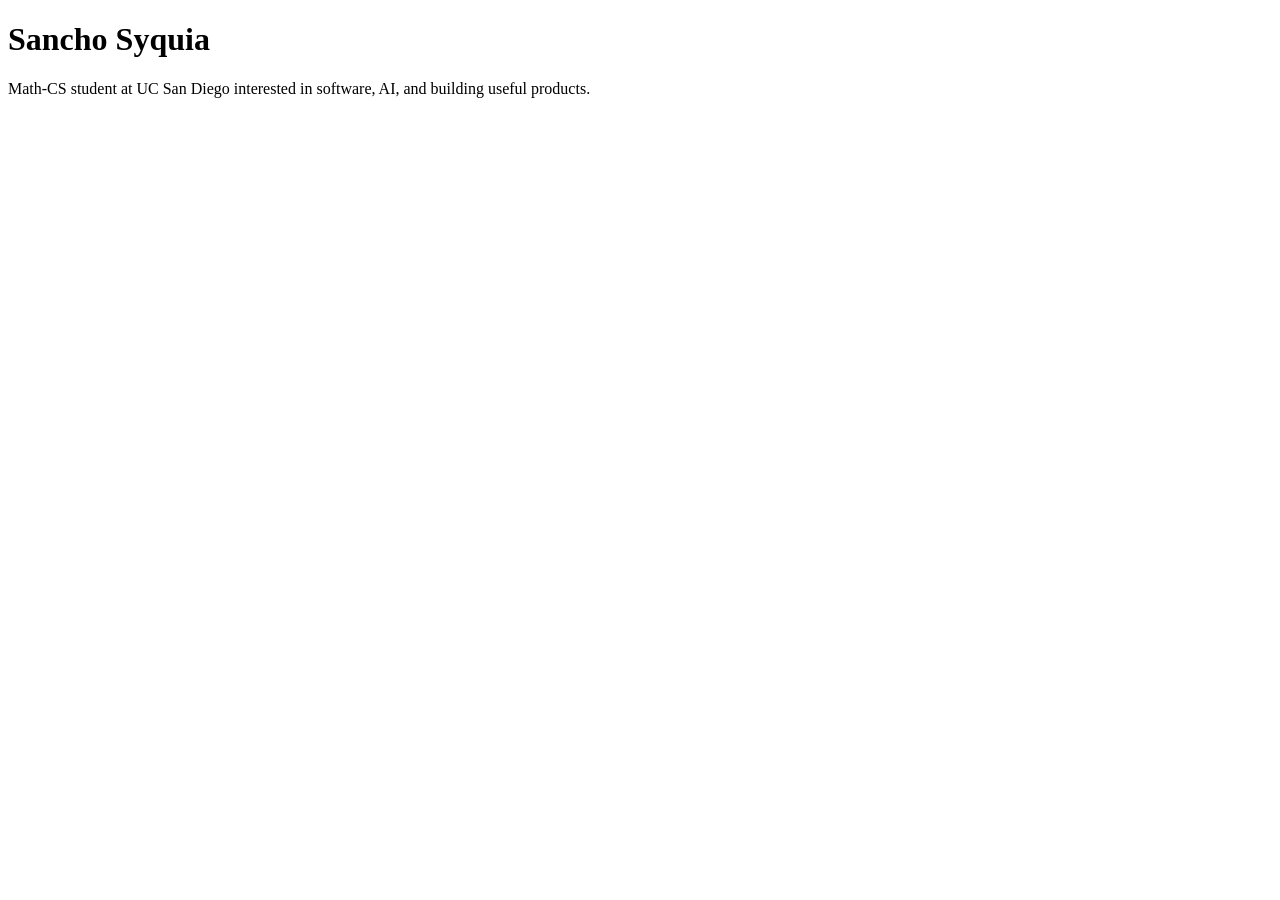
==== index.html @ 52083600 "created home page!" ====
<!DOCTYPE html>
<html lang="en">
<head>
  <meta charset="UTF-8" />
  <title>Sancho Syquia: Personal site and portfolio</title>
</head>
<body>
  <h1>Sancho Syquia</h1>
  <p>Math-CS student at UC San Diego interested in software, AI, and building useful products.</p>
</body>
</html>
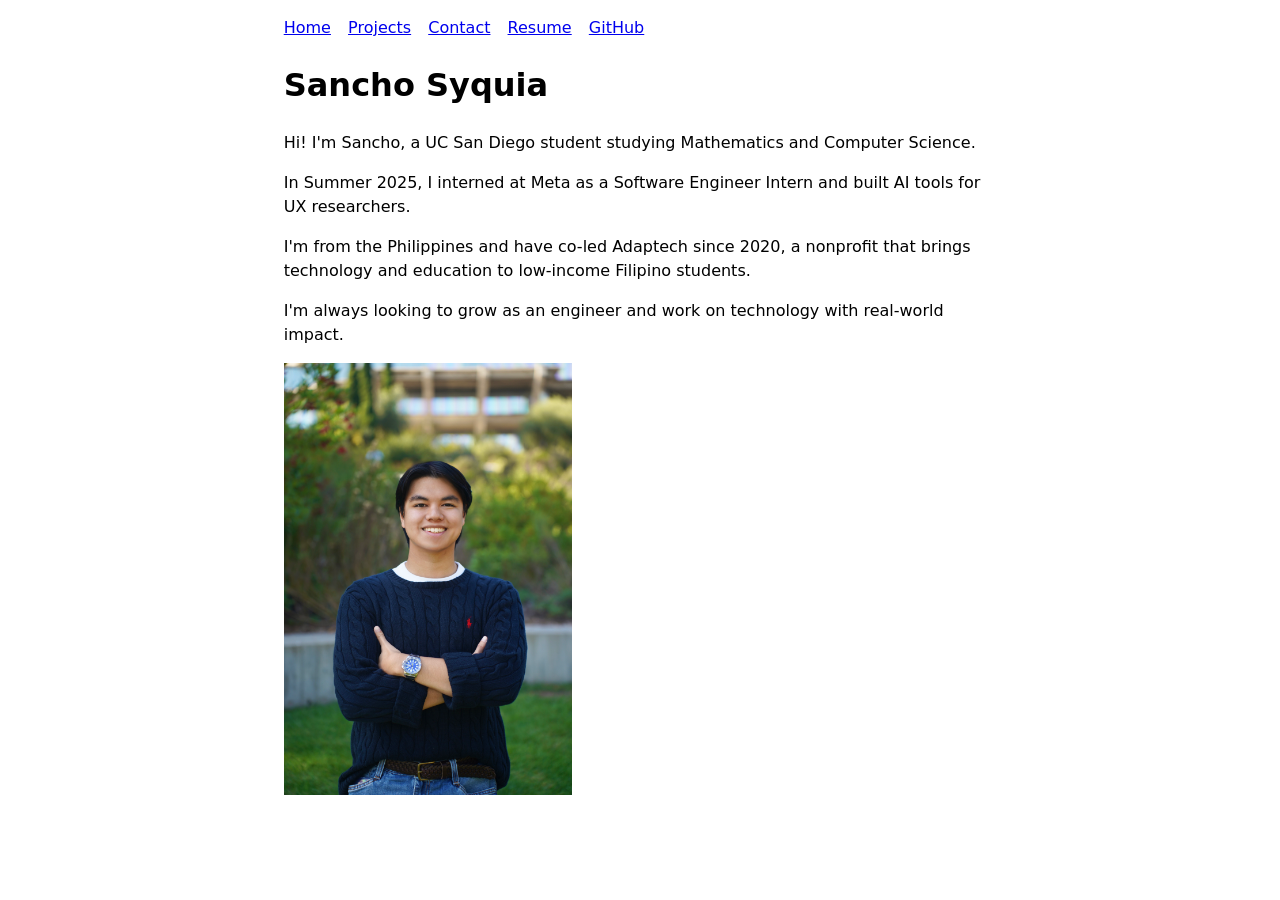
==== commit 8531796c: "added all portfolio pages" ====
--- a/index.html
+++ b/index.html
@@ -2,10 +2,39 @@
 <html lang="en">
 <head>
   <meta charset="UTF-8" />
+  <meta name="viewport" content="width=device-width, initial-scale=1.0" />
   <title>Sancho Syquia: Personal site and portfolio</title>
+  <link rel="stylesheet" href="style.css" />
 </head>
 <body>
-  <h1>Sancho Syquia</h1>
-  <p>Math-CS student at UC San Diego interested in software, AI, and building useful products.</p>
+  <main>
+    <nav>
+      <a href="./index.html">Home</a>
+      <a href="projects/index.html">Projects</a>
+      <a href="contact/index.html">Contact</a>
+      <a href="resume/index.html">Resume</a>
+      <a href="https://github.com/ssyquia" target="_blank" rel="noreferrer">GitHub</a>
+    </nav>
+
+    <h1>Sancho Syquia</h1>
+    <p>
+      Hi! I'm Sancho, a UC San Diego student studying Mathematics and Computer
+      Science.
+    </p>
+    <p>
+      In Summer 2025, I interned at Meta as a Software Engineer Intern and
+      built AI tools for UX researchers.
+    </p>
+    <p>
+      I'm from the Philippines and have co-led Adaptech since 2020, a nonprofit
+      that brings technology and education to low-income Filipino students.
+    </p>
+    <p>
+      I'm always looking to grow as an engineer and work on technology with
+      real-world impact.
+    </p>
+
+    <img src="images/sancho.jpg" alt="Portrait photo of Sancho Syquia" />
+  </main>
 </body>
-</html>+</html>
--- a/style.css
+++ b/style.css
@@ -0,0 +1,40 @@
+body {
+  font: 100%/1.5 system-ui;
+  max-width: 70ch;
+  margin: 0 auto;
+  padding: 1rem;
+}
+
+nav {
+  margin-bottom: 1rem;
+}
+
+nav a {
+  margin-right: 0.75rem;
+}
+
+img {
+  max-width: 18rem;
+  height: auto;
+}
+
+form {
+  max-width: 36rem;
+}
+
+label {
+  display: block;
+  margin-bottom: 0.75rem;
+}
+
+input,
+textarea,
+button {
+  font: inherit;
+}
+
+input,
+textarea {
+  width: 100%;
+  box-sizing: border-box;
+}
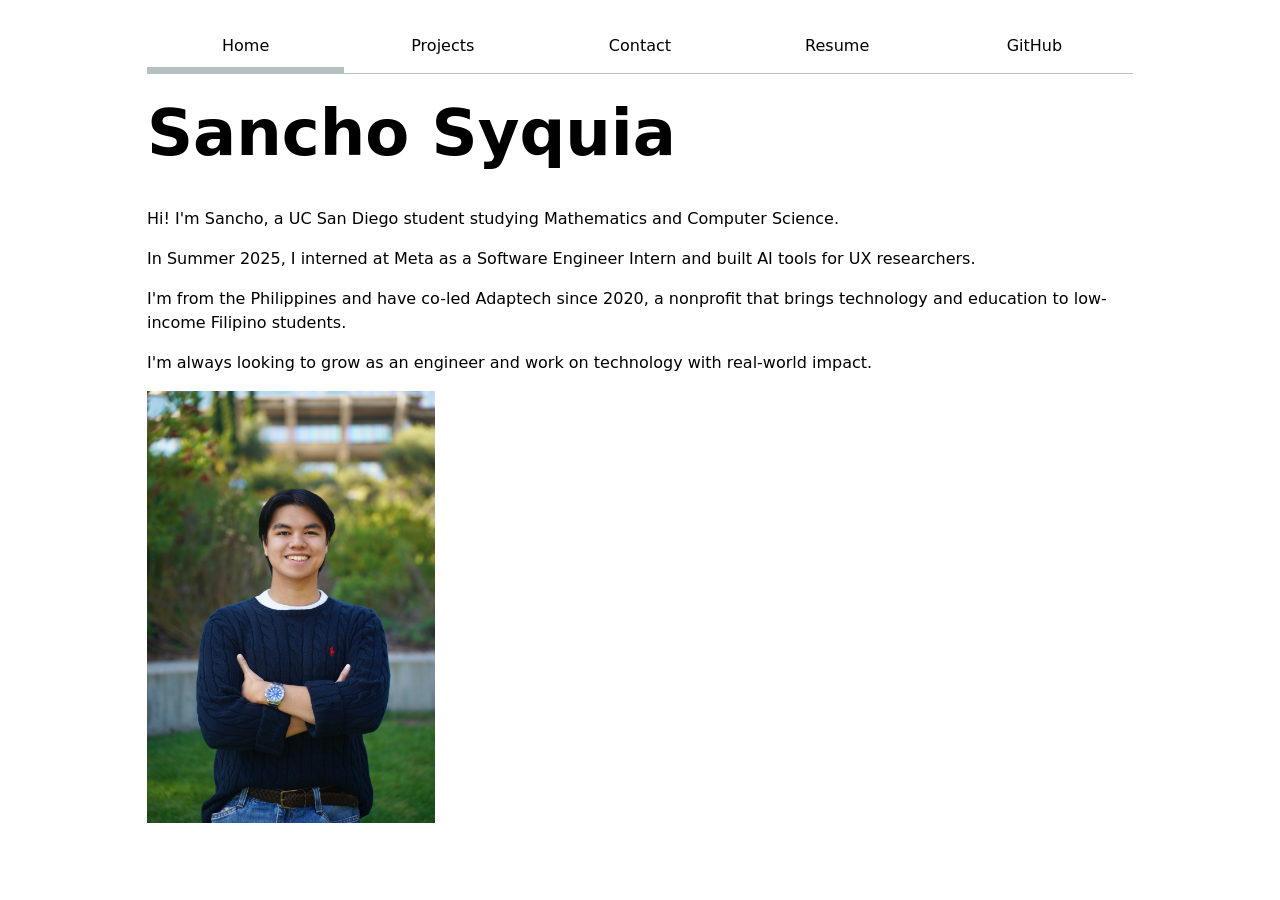
==== commit 59c889b7: "added css styling and grid" ====
--- a/index.html
+++ b/index.html
@@ -9,7 +9,7 @@
 <body>
   <main>
     <nav>
-      <a href="./index.html">Home</a>
+      <a class="current" href="./index.html">Home</a>
       <a href="projects/index.html">Projects</a>
       <a href="contact/index.html">Contact</a>
       <a href="resume/index.html">Resume</a>
--- a/style.css
+++ b/style.css
@@ -1,30 +1,91 @@
+html {
+  --color-accent: oklch(65% 0.2 25);
+  accent-color: var(--color-accent);
+}
+
+*,
+*::before,
+*::after {
+  box-sizing: border-box;
+}
+
 body {
   font: 100%/1.5 system-ui;
-  max-width: 70ch;
-  margin: 0 auto;
+  max-width: 100ch;
+  margin-inline: auto;
   padding: 1rem;
 }
 
+h1,
+h2,
+h3,
+h4,
+h5,
+h6 {
+  line-height: 1.1;
+  text-wrap: balance;
+}
+
+h1 {
+  font-size: clamp(2.25rem, 6vw, 4rem);
+  margin-block: 0 0.6em;
+}
+
 nav {
-  margin-bottom: 1rem;
+  display: flex;
+  flex-wrap: wrap;
+  margin-bottom: 1.5rem;
+  border-bottom: 1px solid oklch(80% 3% 200);
+}
+
+nav ul,
+nav li {
+  display: contents;
 }
 
 nav a {
-  margin-right: 0.75rem;
+  flex: 1 1 8rem;
+  min-width: 0;
+  text-decoration: none;
+  color: inherit;
+  text-align: center;
+  padding: 0.6em;
+  border-bottom: 0.4em solid transparent;
+}
+
+nav a:hover,
+nav a:focus-visible {
+  border-bottom-color: var(--color-accent);
+  background-color: oklch(from var(--color-accent) 95% 5% h);
+}
+
+nav a.current {
+  border-bottom-color: oklch(80% 3% 200);
+  padding-bottom: 0.2em;
 }
 
 img {
+  max-width: 100%;
+  height: auto;
+}
+
+main > img {
   max-width: 18rem;
-  height: auto;
 }
 
 form {
-  max-width: 36rem;
+  display: grid;
+  grid-template-columns: auto 1fr;
+  gap: 1em;
+  max-width: 42rem;
 }
 
 label {
-  display: block;
-  margin-bottom: 0.75rem;
+  display: grid;
+  grid-column: 1 / -1;
+  grid-template-columns: subgrid;
+  align-items: start;
+  gap: 0.75em;
 }
 
 input,
@@ -36,5 +97,118 @@
 input,
 textarea {
   width: 100%;
-  box-sizing: border-box;
-}
+  padding: 0.45em 0.55em;
+  border: 1px solid oklch(80% 3% 200);
+  border-radius: 0.35rem;
+}
+
+label > input,
+label > textarea {
+  grid-column: 2;
+}
+
+form button {
+  grid-column: 2;
+  justify-self: start;
+  padding: 0.5em 1em;
+  border: 1px solid oklch(80% 3% 200);
+  border-radius: 0.35rem;
+  background: white;
+}
+
+@supports not (grid-template-columns: subgrid) {
+  label {
+    grid-template-columns: auto 1fr;
+  }
+}
+
+.projects {
+  display: grid;
+  grid-template-columns: repeat(auto-fill, minmax(15em, 1fr));
+  grid-auto-rows: auto auto 1fr;
+  gap: 1em;
+}
+
+.projects article {
+  display: grid;
+  grid-template-rows: subgrid;
+  grid-row: span 3;
+  gap: 0.6em;
+  padding: 0.75em;
+  border: 1px solid oklch(90% 3% 200);
+  border-radius: 0.5rem;
+  background-color: oklch(99% 0.01 200);
+}
+
+@supports not (grid-template-rows: subgrid) {
+  .projects article {
+    grid-template-rows: auto auto 1fr;
+  }
+}
+
+.projects h2 {
+  margin: 0;
+  font-size: 1.1rem;
+}
+
+.projects img {
+  width: 100%;
+  aspect-ratio: 16 / 9;
+  object-fit: cover;
+  border-radius: 0.35rem;
+  background-color: oklch(95% 2% 200);
+}
+
+.projects p {
+  margin: 0;
+}
+
+.resume-page section {
+  margin-block: 1.75rem;
+}
+
+.resume-page h2 {
+  margin-bottom: 0.5rem;
+  font-size: 1.4rem;
+}
+
+.resume-page article {
+  margin-block: 1rem;
+  padding-left: 0.9rem;
+  border-left: 3px solid oklch(88% 3% 200);
+}
+
+.resume-page article h3 {
+  margin-bottom: 0.2rem;
+}
+
+.resume-page article header p {
+  margin: 0 0 0.5rem;
+  color: oklch(45% 3% 240);
+}
+
+.resume-page ul {
+  margin-top: 0.25rem;
+  padding-left: 1.25rem;
+}
+
+.resume-page li + li {
+  margin-top: 0.25rem;
+}
+
+@media (max-width: 40rem) {
+  form {
+    grid-template-columns: 1fr;
+  }
+
+  label {
+    grid-template-columns: 1fr;
+    gap: 0.4em;
+  }
+
+  label > input,
+  label > textarea,
+  form button {
+    grid-column: 1;
+  }
+}
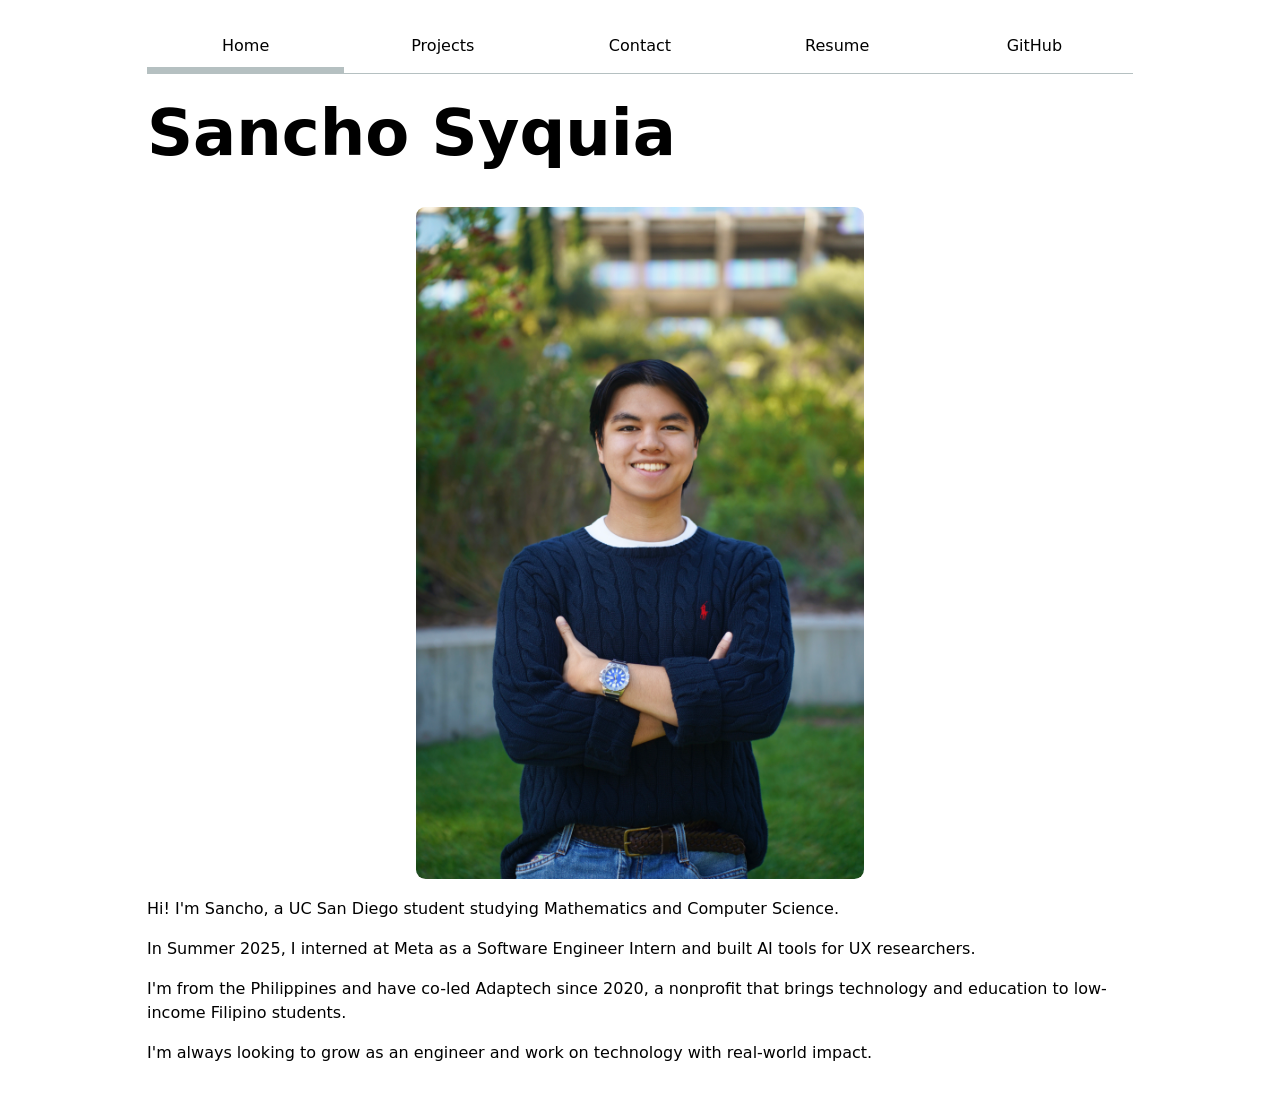
==== commit 8547aaea: "Fixed profile page" ====
--- a/index.html
+++ b/index.html
@@ -17,6 +17,8 @@
     </nav>
 
     <h1>Sancho Syquia</h1>
+    <img class="home-portrait" src="images/sancho.jpg" alt="Portrait photo of Sancho Syquia" />
+
     <p>
       Hi! I'm Sancho, a UC San Diego student studying Mathematics and Computer
       Science.
@@ -33,8 +35,6 @@
       I'm always looking to grow as an engineer and work on technology with
       real-world impact.
     </p>
-
-    <img src="images/sancho.jpg" alt="Portrait photo of Sancho Syquia" />
   </main>
 </body>
 </html>
--- a/style.css
+++ b/style.css
@@ -69,8 +69,11 @@
   height: auto;
 }
 
-main > img {
-  max-width: 18rem;
+.home-portrait {
+  display: block;
+  width: min(100%, 28rem);
+  border-radius: 0.6rem;
+  margin: 0 auto 1.1rem;
 }
 
 form {
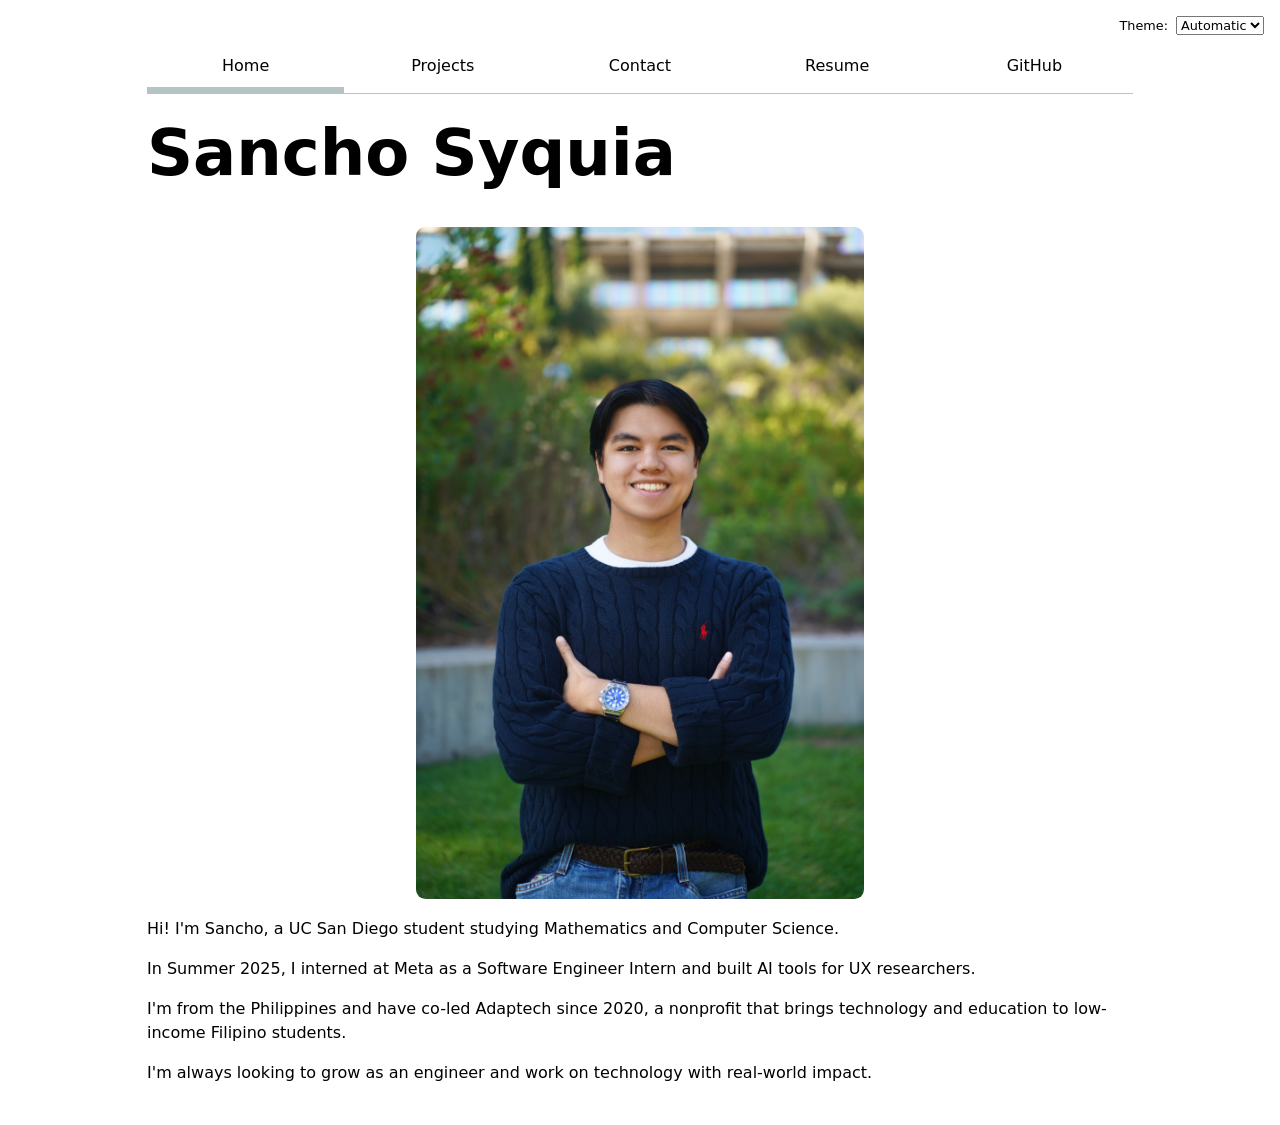
==== commit 04b33599: "added JS features navigation, theme switcher, working contact form" ====
--- a/index.html
+++ b/index.html
@@ -5,17 +5,10 @@
   <meta name="viewport" content="width=device-width, initial-scale=1.0" />
   <title>Sancho Syquia: Personal site and portfolio</title>
   <link rel="stylesheet" href="style.css" />
+  <script src="global.js" type="module"></script>
 </head>
 <body>
   <main>
-    <nav>
-      <a class="current" href="./index.html">Home</a>
-      <a href="projects/index.html">Projects</a>
-      <a href="contact/index.html">Contact</a>
-      <a href="resume/index.html">Resume</a>
-      <a href="https://github.com/ssyquia" target="_blank" rel="noreferrer">GitHub</a>
-    </nav>
-
     <h1>Sancho Syquia</h1>
     <img class="home-portrait" src="images/sancho.jpg" alt="Portrait photo of Sancho Syquia" />
 
--- a/style.css
+++ b/style.css
@@ -1,6 +1,10 @@
 html {
   --color-accent: oklch(65% 0.2 25);
+  --border-color: oklch(50% 10% 200 / 40%);
+  --surface-color: color-mix(in oklch, canvas 90%, var(--color-accent) 10%);
+  --muted-text: color-mix(in oklch, canvastext 68%, canvas 32%);
   accent-color: var(--color-accent);
+  color-scheme: light dark;
 }
 
 *,
@@ -34,8 +38,9 @@
 nav {
   display: flex;
   flex-wrap: wrap;
+  margin-top: 1.25rem;
   margin-bottom: 1.5rem;
-  border-bottom: 1px solid oklch(80% 3% 200);
+  border-bottom: 1px solid var(--border-color);
 }
 
 nav ul,
@@ -56,11 +61,11 @@
 nav a:hover,
 nav a:focus-visible {
   border-bottom-color: var(--color-accent);
-  background-color: oklch(from var(--color-accent) 95% 5% h);
+  background-color: color-mix(in oklch, var(--color-accent), canvas 85%);
 }
 
 nav a.current {
-  border-bottom-color: oklch(80% 3% 200);
+  border-bottom-color: var(--border-color);
   padding-bottom: 0.2em;
 }
 
@@ -76,6 +81,17 @@
   margin: 0 auto 1.1rem;
 }
 
+.color-scheme {
+  position: absolute;
+  top: 1rem;
+  right: 1rem;
+  display: flex;
+  align-items: center;
+  gap: 0.5rem;
+  font-size: 80%;
+  font-family: inherit;
+}
+
 form {
   display: grid;
   grid-template-columns: auto 1fr;
@@ -83,7 +99,7 @@
   max-width: 42rem;
 }
 
-label {
+form label {
   display: grid;
   grid-column: 1 / -1;
   grid-template-columns: subgrid;
@@ -93,7 +109,8 @@
 
 input,
 textarea,
-button {
+button,
+select {
   font: inherit;
 }
 
@@ -101,12 +118,12 @@
 textarea {
   width: 100%;
   padding: 0.45em 0.55em;
-  border: 1px solid oklch(80% 3% 200);
+  border: 1px solid var(--border-color);
   border-radius: 0.35rem;
 }
 
-label > input,
-label > textarea {
+form label > input,
+form label > textarea {
   grid-column: 2;
 }
 
@@ -114,13 +131,13 @@
   grid-column: 2;
   justify-self: start;
   padding: 0.5em 1em;
-  border: 1px solid oklch(80% 3% 200);
+  border: 1px solid var(--border-color);
   border-radius: 0.35rem;
-  background: white;
+  background: canvas;
 }
 
 @supports not (grid-template-columns: subgrid) {
-  label {
+  form label {
     grid-template-columns: auto 1fr;
   }
 }
@@ -138,9 +155,9 @@
   grid-row: span 3;
   gap: 0.6em;
   padding: 0.75em;
-  border: 1px solid oklch(90% 3% 200);
+  border: 1px solid var(--border-color);
   border-radius: 0.5rem;
-  background-color: oklch(99% 0.01 200);
+  background-color: var(--surface-color);
 }
 
 @supports not (grid-template-rows: subgrid) {
@@ -164,6 +181,7 @@
 
 .projects p {
   margin: 0;
+  color: var(--muted-text);
 }
 
 .resume-page section {
@@ -187,7 +205,7 @@
 
 .resume-page article header p {
   margin: 0 0 0.5rem;
-  color: oklch(45% 3% 240);
+  color: var(--muted-text);
 }
 
 .resume-page ul {
@@ -204,13 +222,13 @@
     grid-template-columns: 1fr;
   }
 
-  label {
+  form label {
     grid-template-columns: 1fr;
     gap: 0.4em;
   }
 
-  label > input,
-  label > textarea,
+  form label > input,
+  form label > textarea,
   form button {
     grid-column: 1;
   }
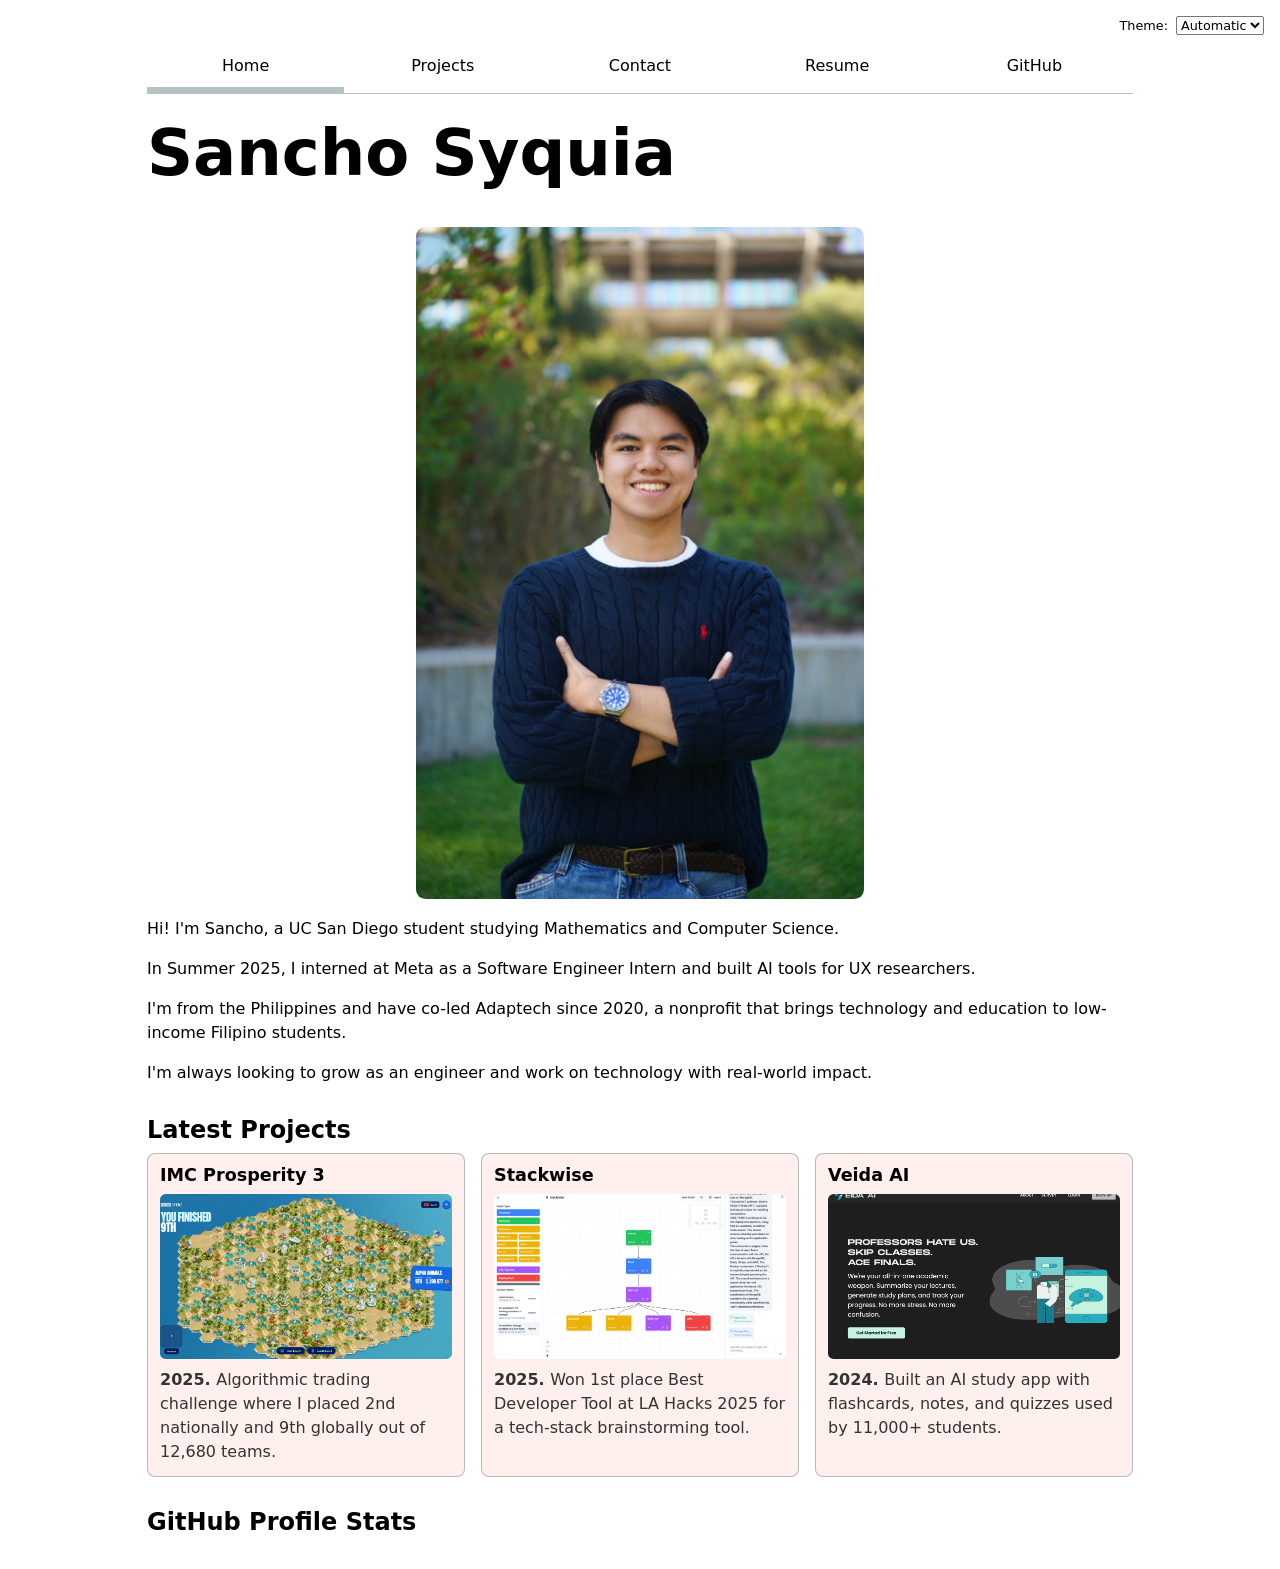
==== commit 0d32c58f: "Added dynamic projects and github statistics" ====
--- a/index.html
+++ b/index.html
@@ -6,6 +6,7 @@
   <title>Sancho Syquia: Personal site and portfolio</title>
   <link rel="stylesheet" href="style.css" />
   <script src="global.js" type="module"></script>
+  <script src="index.js" type="module" defer></script>
 </head>
 <body>
   <main>
@@ -28,6 +29,16 @@
       I'm always looking to grow as an engineer and work on technology with
       real-world impact.
     </p>
+
+    <section class="home-section">
+      <h2>Latest Projects</h2>
+      <div class="projects"></div>
+    </section>
+
+    <section class="home-section">
+      <h2>GitHub Profile Stats</h2>
+      <div id="profile-stats"></div>
+    </section>
   </main>
 </body>
 </html>
--- a/style.css
+++ b/style.css
@@ -35,6 +35,12 @@
   margin-block: 0 0.6em;
 }
 
+.projects-count {
+  font-size: 0.45em;
+  font-weight: 400;
+  color: var(--muted-text);
+}
+
 nav {
   display: flex;
   flex-wrap: wrap;
@@ -79,6 +85,14 @@
   width: min(100%, 28rem);
   border-radius: 0.6rem;
   margin: 0 auto 1.1rem;
+}
+
+.home-section {
+  margin-top: 2rem;
+}
+
+.home-section h2 {
+  margin-bottom: 0.6rem;
 }
 
 .color-scheme {
@@ -166,7 +180,7 @@
   }
 }
 
-.projects h2 {
+.projects :is(h1, h2, h3, h4, h5, h6) {
   margin: 0;
   font-size: 1.1rem;
 }
@@ -184,6 +198,28 @@
   color: var(--muted-text);
 }
 
+#profile-stats dl {
+  display: grid;
+  grid-template-columns: auto 1fr;
+  gap: 0.35rem 1rem;
+  max-width: 28rem;
+  margin: 0;
+  padding: 0.85rem;
+  border: 1px solid var(--border-color);
+  border-radius: 0.5rem;
+  background-color: var(--surface-color);
+}
+
+#profile-stats dt {
+  margin: 0;
+  font-weight: 600;
+}
+
+#profile-stats dd {
+  margin: 0;
+  color: var(--muted-text);
+}
+
 .resume-page section {
   margin-block: 1.75rem;
 }
